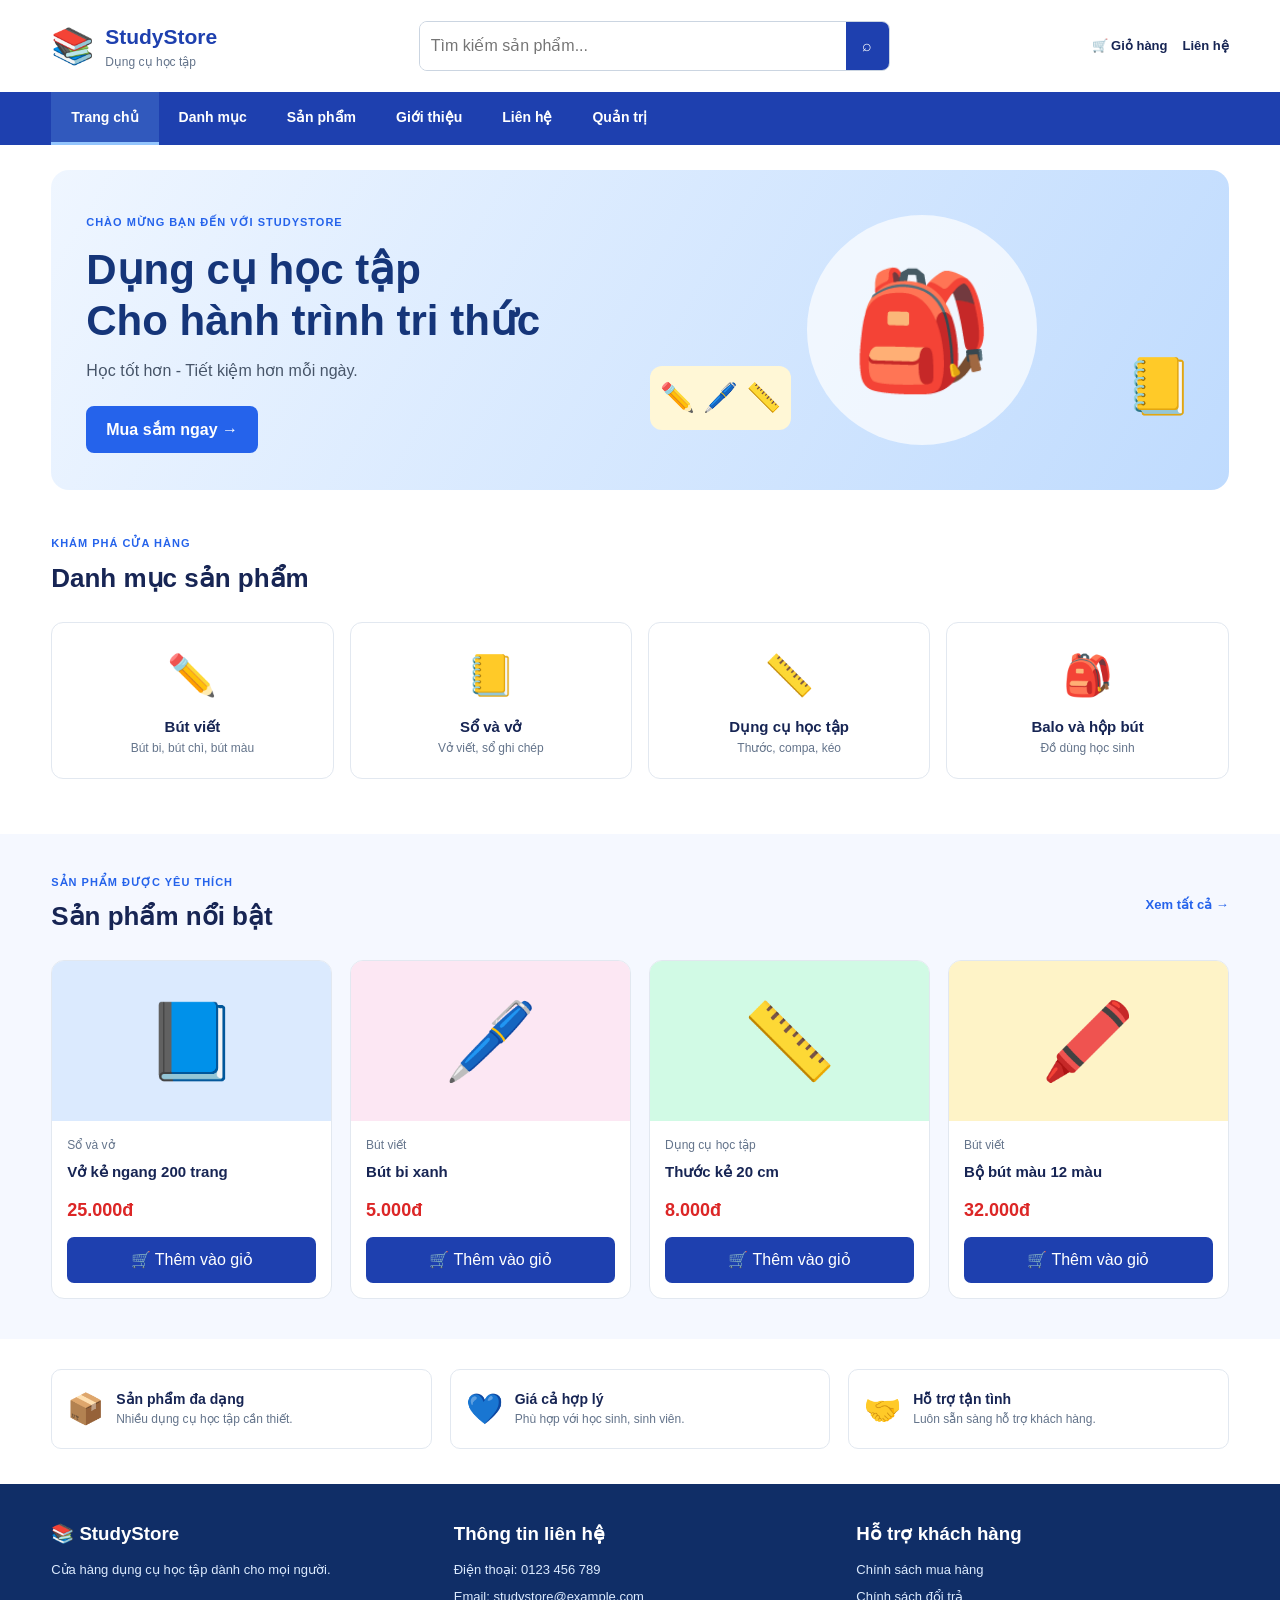
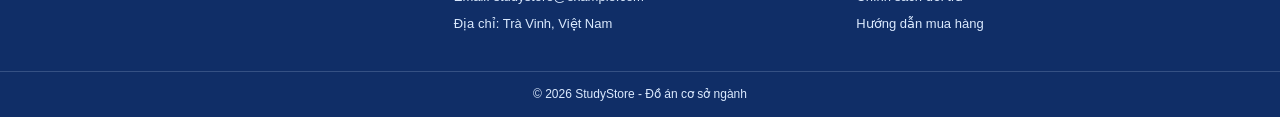
==== index.html @ 433b127a "nop do an ban dung cu hoc tap + gitignore bo file config mat khau" ====
<!DOCTYPE html>
<html lang="vi">
<head>
    <meta charset="UTF-8">
    <meta name="viewport" content="width=device-width, initial-scale=1.0">
    <title>StudyStore - Dụng cụ học tập</title>
    <link rel="stylesheet" href="style.css">
</head>
<body>

    <!-- PHAN DAU TRANG -->
    <header>
        <div class="header container">
            <a href="index.html" class="logo">
                <span class="logo-icon">📚</span>
                <span>
                    <strong>StudyStore</strong>
                    <small>Dụng cụ học tập</small>
                </span>
            </a>

            <form class="search">
                <input type="search" placeholder="Tìm kiếm sản phẩm...">
                <button type="submit">⌕</button>
            </form>

            <div class="header-right">
                <a href="#giohang">🛒 Giỏ hàng</a>
                <a href="#lienhe">Liên hệ</a>
            </div>
        </div>

        <!-- MENU NGANG -->
        <nav class="navbar">
            <div class="container">
                <ul>
                    <li><a class="active" href="index.html">Trang chủ</a></li>
                    <li><a href="#danhmuc">Danh mục</a></li>
                    <li><a href="#sanpham">Sản phẩm</a></li>
                    <li><a href="#gioithieu">Giới thiệu</a></li>
                    <li><a href="#lienhe">Liên hệ</a></li>
                    <li><a href="indexqt.html">Quản trị</a></li>
                </ul>
            </div>
        </nav>
    </header>

    <!-- BANNER -->
    <main>
        <section class="banner container">
            <div class="banner-content">
                <span class="label">CHÀO MỪNG BẠN ĐẾN VỚI STUDYSTORE</span>
                <h1>Dụng cụ học tập<br>Cho hành trình tri thức</h1>
                <p>Học tốt hơn - Tiết kiệm hơn mỗi ngày.</p>
                <a href="#sanpham" class="btn">Mua sắm ngay →</a>
            </div>

            <div class="banner-image">
                <div class="circle"></div>
                <span class="school-icon">🎒</span>
                <span class="pencil-icon">✏️ 🖊️ 📏</span>
                <span class="book-icon">📒</span>
            </div>
        </section>

        <!-- DANH MUC -->
        <section class="container section" id="danhmuc">
            <div class="section-title">
                <div>
                    <p class="label">KHÁM PHÁ CỬA HÀNG</p>
                    <h2>Danh mục sản phẩm</h2>
                </div>
            </div>

            <div class="category-grid">
                <a href="#sanpham" class="category">
                    <span>✏️</span>
                    <h3>Bút viết</h3>
                    <p>Bút bi, bút chì, bút màu</p>
                </a>

                <a href="#sanpham" class="category">
                    <span>📒</span>
                    <h3>Sổ và vở</h3>
                    <p>Vở viết, sổ ghi chép</p>
                </a>

                <a href="#sanpham" class="category">
                    <span>📏</span>
                    <h3>Dụng cụ học tập</h3>
                    <p>Thước, compa, kéo</p>
                </a>

                <a href="#sanpham" class="category">
                    <span>🎒</span>
                    <h3>Balo và hộp bút</h3>
                    <p>Đồ dùng học sinh</p>
                </a>
            </div>
        </section>

        <!-- SAN PHAM -->
        <section class="products-section section" id="sanpham">
            <div class="container">
                <div class="section-title">
                    <div>
                        <p class="label">SẢN PHẨM ĐƯỢC YÊU THÍCH</p>
                        <h2>Sản phẩm nổi bật</h2>
                    </div>
                    <a href="#sanpham" class="view-all">Xem tất cả →</a>
                </div>

                <div class="product-grid">
                    <article class="product-card">
                        <div class="product-image blue-bg">
                            <span>📘</span>
                        </div>
                        <div class="product-info">
                            <p class="product-type">Sổ và vở</p>
                            <h3>Vở kẻ ngang 200 trang</h3>
                            <p class="price">25.000đ</p>
                            <button type="button" class="add-cart">🛒 Thêm vào giỏ</button>
                        </div>
                    </article>

                    <article class="product-card">
                        <div class="product-image pink-bg">
                            <span>🖊️</span>
                        </div>
                        <div class="product-info">
                            <p class="product-type">Bút viết</p>
                            <h3>Bút bi xanh</h3>
                            <p class="price">5.000đ</p>
                            <button type="button" class="add-cart">🛒 Thêm vào giỏ</button>
                        </div>
                    </article>

                    <article class="product-card">
                        <div class="product-image green-bg">
                            <span>📏</span>
                        </div>
                        <div class="product-info">
                            <p class="product-type">Dụng cụ học tập</p>
                            <h3>Thước kẻ 20 cm</h3>
                            <p class="price">8.000đ</p>
                            <button type="button" class="add-cart">🛒 Thêm vào giỏ</button>
                        </div>
                    </article>

                    <article class="product-card">
                        <div class="product-image yellow-bg">
                            <span>🖍️</span>
                        </div>
                        <div class="product-info">
                            <p class="product-type">Bút viết</p>
                            <h3>Bộ bút màu 12 màu</h3>
                            <p class="price">32.000đ</p>
                            <button type="button" class="add-cart">🛒 Thêm vào giỏ</button>
                        </div>
                    </article>
                </div>
            </div>
        </section>

        <!-- GIOI THIEU -->
        <section class="container benefits" id="gioithieu">
            <div>
                <span>📦</span>
                <div>
                    <h3>Sản phẩm đa dạng</h3>
                    <p>Nhiều dụng cụ học tập cần thiết.</p>
                </div>
            </div>

            <div>
                <span>💙</span>
                <div>
                    <h3>Giá cả hợp lý</h3>
                    <p>Phù hợp với học sinh, sinh viên.</p>
                </div>
            </div>

            <div>
                <span>🤝</span>
                <div>
                    <h3>Hỗ trợ tận tình</h3>
                    <p>Luôn sẵn sàng hỗ trợ khách hàng.</p>
                </div>
            </div>
        </section>
    </main>

    <!-- CHAN TRANG -->
    <footer id="lienhe">
        <div class="container footer-grid">
            <div>
                <h3>📚 StudyStore</h3>
                <p>Cửa hàng dụng cụ học tập dành cho mọi người.</p>
            </div>

            <div>
                <h3>Thông tin liên hệ</h3>
                <p>Điện thoại: 0123 456 789</p>
                <p>Email: studystore@example.com</p>
                <p>Địa chỉ: Trà Vinh, Việt Nam</p>
            </div>

            <div>
                <h3>Hỗ trợ khách hàng</h3>
                <p>Chính sách mua hàng</p>
                <p>Chính sách đổi trả</p>
                <p>Hướng dẫn mua hàng</p>
            </div>
        </div>

        <div class="copyright">
            © 2026 StudyStore - Đồ án cơ sở ngành
        </div>
    </footer>

</body>
</html>
---- style.css ----
/* =========================
   1. CAU HINH CHUNG
========================= */
:root {
    --xanh: #1e40af;
    --xanh-dam: #153579;
    --xanh-nhat: #dbeafe;
    --chu: #172554;
    --vien: #e2e8f0;
    --nen: #f5f8ff;
    --trang: #ffffff;
    --xam: #64748b;
}

* {
    box-sizing: border-box;
    margin: 0;
    padding: 0;
}

html {
    scroll-behavior: smooth;
}

body {
    font-family: Arial, sans-serif;
    color: var(--chu);
    line-height: 1.6;
    background: var(--trang);
}

a {
    text-decoration: none;
    color: inherit;
}

button, input, select {
    font: inherit;
}

.container {
    width: 92%;
    max-width: 1200px;
    margin: auto;
}

/* =========================
   2. HEADER
========================= */
.header {
    display: flex;
    align-items: center;
    justify-content: space-between;
    gap: 20px;
    padding-top: 18px;
    padding-bottom: 18px;
}

.logo {
    display: flex;
    align-items: center;
    gap: 10px;
    color: var(--xanh);
}

.logo-icon {
    font-size: 35px;
}

.logo strong {
    display: block;
    font-size: 21px;
}

.logo small {
    display: block;
    color: var(--xam);
    font-size: 12px;
}

.search {
    display: flex;
    width: 40%;
    border: 1px solid #cbd5e1;
    border-radius: 8px;
    overflow: hidden;
}

.search input {
    width: 100%;
    min-width: 0;
    padding: 11px;
    border: none;
    outline: none;
}

.search button {
    width: 48px;
    border: none;
    color: white;
    background: var(--xanh);
    cursor: pointer;
}

.header-right {
    display: flex;
    gap: 15px;
    font-size: 13px;
    font-weight: bold;
}

.header-right a:hover {
    color: #2563eb;
}

/* =========================
   3. MENU NGANG
========================= */
.navbar {
    background: var(--xanh);
}

.navbar ul {
    display: flex;
    align-items: center;
    list-style: none;
    flex-wrap: wrap;
}

.navbar a {
    display: block;
    padding: 14px 20px;
    color: white;
    font-weight: bold;
    font-size: 14px;
    border-bottom: 3px solid transparent;
    transition: 0.3s;
}

.navbar a:hover,
.navbar a.active {
    background: #3159bd;
    border-bottom-color: #93c5fd;
}

/* =========================
   4. BANNER
========================= */
.banner {
    display: grid;
    grid-template-columns: 1fr 1fr;
    align-items: center;
    gap: 20px;
    margin-top: 25px;
    padding: 35px;
    min-height: 320px;
    border-radius: 18px;
    background: linear-gradient(120deg, #eff6ff, #bfdbfe);
    overflow: hidden;
}

.label {
    color: #2563eb;
    font-size: 11px;
    font-weight: bold;
    letter-spacing: 1px;
}

.banner h1 {
    margin: 12px 0;
    color: var(--xanh-dam);
    font-size: clamp(28px, 3.3vw, 42px);
    line-height: 1.2;
}

.banner-content > p {
    margin-bottom: 22px;
    color: #475569;
}

.btn {
    display: inline-block;
    padding: 11px 20px;
    border-radius: 8px;
    color: white;
    background: #2563eb;
    font-weight: bold;
}

.btn:hover {
    background: var(--xanh-dam);
}

.banner-image {
    position: relative;
    min-height: 230px;
    display: flex;
    align-items: center;
    justify-content: center;
}

.circle {
    position: absolute;
    width: 230px;
    height: 230px;
    border-radius: 50%;
    background: rgba(255,255,255,.7);
}

.school-icon {
    position: relative;
    z-index: 1;
    font-size: 115px;
}

.pencil-icon {
    position: absolute;
    left: 0;
    bottom: 15px;
    padding: 10px;
    border-radius: 12px;
    background: #fff7d6;
    font-size: 28px;
}

.book-icon {
    position: absolute;
    right: 0;
    bottom: 15px;
    font-size: 55px;
}

/* =========================
   5. CAC KHU VUC
========================= */
.section {
    padding-top: 45px;
    padding-bottom: 20px;
}

.section-title {
    display: flex;
    justify-content: space-between;
    align-items: center;
    gap: 15px;
    margin-bottom: 22px;
}

.section-title h2 {
    margin-top: 5px;
    font-size: 26px;
}

.view-all {
    color: #2563eb;
    font-weight: bold;
    font-size: 13px;
}

.view-all:hover {
    text-decoration: underline;
}

/* Danh muc */
.category-grid {
    display: grid;
    grid-template-columns: repeat(4, 1fr);
    gap: 16px;
}

.category {
    padding: 20px 12px;
    text-align: center;
    border: 1px solid var(--vien);
    border-radius: 12px;
    background: white;
    transition: .25s;
}

.category:hover {
    transform: translateY(-4px);
    box-shadow: 0 5px 18px #dbeafe;
    border-color: #93c5fd;
}

.category span {
    font-size: 40px;
}

.category h3 {
    margin-top: 8px;
    font-size: 15px;
}

.category p {
    color: var(--xam);
    font-size: 12px;
}

/* =========================
   6. SAN PHAM
========================= */
.products-section {
    margin-top: 35px;
    padding: 40px 0;
    background: var(--nen);
}

.product-grid {
    display: grid;
    grid-template-columns: repeat(4, 1fr);
    gap: 18px;
}

.product-card {
    overflow: hidden;
    border: 1px solid var(--vien);
    border-radius: 13px;
    background: white;
    transition: .25s;
}

.product-card:hover {
    transform: translateY(-4px);
    box-shadow: 0 6px 20px #dbeafe;
}

.product-image {
    min-height: 160px;
    display: flex;
    justify-content: center;
    align-items: center;
}

.product-image span {
    font-size: 75px;
}

.blue-bg {
    background: #dbeafe;
}

.pink-bg {
    background: #fce7f3;
}

.green-bg {
    background: #d1fae5;
}

.yellow-bg {
    background: #fef3c7;
}

.product-info {
    padding: 15px;
}

.product-type {
    color: var(--xam);
    font-size: 12px;
}

.product-info h3 {
    margin: 5px 0;
    font-size: 15px;
}

.price {
    margin: 12px 0;
    color: #dc2626;
    font-size: 18px;
    font-weight: bold;
}

.add-cart {
    width: 100%;
    padding: 10px;
    border: none;
    border-radius: 7px;
    color: white;
    background: var(--xanh);
    cursor: pointer;
}

.add-cart:hover {
    background: #2563eb;
}

/* =========================
   7. LOI ICH VA FOOTER
========================= */
.benefits {
    display: grid;
    grid-template-columns: repeat(3, 1fr);
    gap: 18px;
    padding-top: 30px;
    padding-bottom: 35px;
}

.benefits > div {
    display: flex;
    align-items: center;
    gap: 12px;
    padding: 15px;
    border: 1px solid var(--vien);
    border-radius: 10px;
}

.benefits > div > span {
    font-size: 30px;
}

.benefits h3 {
    font-size: 14px;
}

.benefits p {
    color: var(--xam);
    font-size: 12px;
}

footer {
    color: #dbeafe;
    background: #102e67;
}

.footer-grid {
    display: grid;
    grid-template-columns: repeat(3, 1fr);
    gap: 30px;
    padding-top: 35px;
    padding-bottom: 30px;
}

.footer-grid h3 {
    margin-bottom: 12px;
    color: white;
}

.footer-grid p {
    margin: 6px 0;
    font-size: 13px;
}

.copyright {
    padding: 13px;
    border-top: 1px solid #355184;
    text-align: center;
    font-size: 12px;
}

/* ==================================================
   8. GIAO DIEN QUAN TRI
================================================== */
.admin-body {
    min-height: 100vh;
    background: #f4f7fc;
}

.admin-layout {
    display: grid;
    grid-template-columns: 235px minmax(0, 1fr);
    min-height: 100vh;
}

/* Menu trai */
.sidebar {
    display: flex;
    flex-direction: column;
    padding: 22px 14px;
    color: white;
    background: linear-gradient(180deg, #173b82, #102e67);
}

.admin-logo {
    display: block;
    padding: 10px;
    color: white;
    font-size: 21px;
    font-weight: bold;
}

.admin-logo small {
    display: block;
    color: #bfdbfe;
    font-size: 12px;
    font-weight: normal;
}

.menu-title {
    margin: 25px 10px 10px;
    color: #93b4eb;
    font-size: 11px;
    font-weight: bold;
}

.sidebar-menu {
    display: grid;
    gap: 7px;
}

.sidebar-menu a {
    padding: 12px 10px;
    border-radius: 8px;
    color: #dbeafe;
    font-size: 13px;
}

.sidebar-menu a:hover,
.sidebar-menu a.selected {
    color: white;
    background: #3159bd;
}

.sidebar-bottom {
    margin-top: auto;
    padding: 15px 10px 0;
    color: #dbeafe;
    font-size: 12px;
}

.sidebar-bottom small {
    color: #93b4eb;
}

/* Header quan tri */
.admin-main {
    min-width: 0;
}

.admin-header {
    min-height: 72px;
    display: flex;
    align-items: center;
    justify-content: space-between;
    gap: 15px;
    padding: 15px 25px;
    border-bottom: 1px solid var(--vien);
    background: white;
}

.admin-header strong {
    font-size: 13px;
}

.muted {
    color: var(--xam);
}

.admin-profile {
    display: flex;
    align-items: center;
    gap: 10px;
}

.avatar {
    width: 38px;
    height: 38px;
    display: grid;
    place-items: center;
    border-radius: 50%;
    color: white;
    background: #2563eb;
    font-weight: bold;
}

.admin-profile small {
    display: block;
    color: var(--xam);
    font-size: 11px;
}

/* Noi dung dashboard */
.dashboard-content {
    padding: 28px;
}

.dashboard-title {
    display: flex;
    align-items: center;
    justify-content: space-between;
    gap: 15px;
    margin-bottom: 23px;
}

.dashboard-title h1 {
    font-size: 25px;
}

.dashboard-title p {
    margin-top: 5px;
    color: var(--xam);
    font-size: 13px;
}

.date {
    padding: 8px 12px;
    border: 1px solid var(--vien);
    border-radius: 7px;
    background: white;
    font-size: 11px;
}

/* Cac the thong ke */
.stats-grid {
    display: grid;
    grid-template-columns: repeat(4, minmax(0, 1fr));
    gap: 15px;
    margin-bottom: 22px;
}

.stat-card {
    min-width: 0;
    padding: 17px;
    border: 1px solid var(--vien);
    border-radius: 12px;
    background: white;
    box-shadow: 0 3px 10px #e8eef9;
}

.stat-heading {
    display: flex;
    justify-content: space-between;
    align-items: center;
    gap: 5px;
    color: var(--xam);
    font-size: 12px;
}

.stat-icon {
    width: 36px;
    height: 36px;
    display: grid;
    place-items: center;
    border-radius: 10px;
    font-size: 20px;
}

.icon-blue {
    color: #2563eb;
    background: #dbeafe;
}

.icon-green {
    color: #059669;
    background: #d1fae5;
}

.icon-yellow {
    color: #d97706;
    background: #fef3c7;
}

.icon-purple {
    color: #7c3aed;
    background: #ede9fe;
}

.stat-card h2 {
    margin: 12px 0 4px;
    font-size: clamp(18px, 2vw, 25px);
    overflow-wrap: anywhere;
}

.stat-card p {
    color: #94a3b8;
    font-size: 11px;
}

/* Bieu do va bang */
.admin-panels {
    display: grid;
    grid-template-columns: 1.1fr 1fr;
    gap: 18px;
    margin-bottom: 22px;
}

.panel {
    min-width: 0;
    padding: 19px;
    border: 1px solid var(--vien);
    border-radius: 12px;
    background: white;
    box-shadow: 0 3px 10px #e8eef9;
}

.panel-heading {
    display: flex;
    justify-content: space-between;
    align-items: center;
    gap: 10px;
    margin-bottom: 18px;
}

.panel-heading h2 {
    font-size: 15px;
}

.panel-heading p {
    margin-top: 4px;
    color: var(--xam);
    font-size: 11px;
}

.panel-heading select {
    padding: 6px;
    border: 1px solid var(--vien);
    border-radius: 6px;
    background: white;
}

/* Bieu do SVG */
.chart {
    display: grid;
    grid-template-columns: 55px minmax(0, 1fr);
    gap: 8px;
}

.chart-labels {
    display: flex;
    flex-direction: column;
    justify-content: space-between;
    padding-bottom: 25px;
    color: #94a3b8;
    font-size: 10px;
    text-align: right;
}

.chart-content {
    position: relative;
    min-width: 0;
}

.chart-content svg {
    position: relative;
    z-index: 1;
    width: 100%;
    height: 180px;
}

.chart-lines {
    position: absolute;
    inset: 5px 0 28px;
    display: flex;
    flex-direction: column;
    justify-content: space-between;
}

.chart-lines span {
    border-top: 1px dashed var(--vien);
}

.chart-months {
    display: flex;
    justify-content: space-between;
    color: var(--xam);
    font-size: 10px;
}

/* Bang du lieu */
.table-scroll {
    width: 100%;
    overflow-x: auto;
}

table {
    width: 100%;
    border-collapse: collapse;
    text-align: left;
    white-space: nowrap;
}

th {
    padding: 12px 9px;
    color: var(--xam);
    background: #f8fafc;
    font-size: 10px;
}

td {
    padding: 13px 9px;
    border-bottom: 1px solid #edf2f7;
    font-size: 11px;
}

tbody tr:hover {
    background: #f8fbff;
}

.status {
    display: inline-block;
    padding: 4px 8px;
    border-radius: 20px;
    font-size: 10px;
    font-weight: bold;
}

.pending {
    color: #b45309;
    background: #fef3c7;
}

.completed {
    color: #047857;
    background: #d1fae5;
}

.cancelled {
    color: #b91c1c;
    background: #fee2e2;
}

.admin-button {
    padding: 9px 12px;
    border: none;
    border-radius: 7px;
    color: white;
    background: var(--xanh);
    font-size: 12px;
    cursor: pointer;
}

.admin-button:hover {
    background: #2563eb;
}

.admin-note {
    margin-top: 18px;
    color: var(--xam);
    text-align: center;
    font-size: 11px;
}

/* =========================
   9. RESPONSIVE
   Cho dien thoai va tablet
========================= */
@media (max-width: 1000px) {
    .category-grid,
    .product-grid {
        grid-template-columns: repeat(2, 1fr);
    }

    .stats-grid {
        grid-template-columns: repeat(2, 1fr);
    }

    .admin-panels {
        grid-template-columns: 1fr;
    }
}

@media (max-width: 650px) {
    .header {
        flex-wrap: wrap;
    }

    .search {
        order: 3;
        width: 100%;
    }

    .header-right {
        font-size: 11px;
    }

    .navbar .container {
        width: 100%;
    }

    .navbar ul {
        overflow-x: auto;
        flex-wrap: nowrap;
    }

    .navbar a {
        padding: 12px;
        white-space: nowrap;
        font-size: 12px;
    }

    .banner {
        grid-template-columns: 1fr;
        padding: 25px;
    }

    .banner h1 {
        font-size: 29px;
    }

    .banner-image {
        min-height: 180px;
    }

    .school-icon {
        font-size: 90px;
    }

    .circle {
        width: 175px;
        height: 175px;
    }

    .category-grid,
    .product-grid {
        gap: 10px;
    }

    .category {
        padding: 12px 5px;
    }

    .category h3 {
        font-size: 12px;
    }

    .category p {
        font-size: 10px;
    }

    .product-image {
        min-height: 120px;
    }

    .product-image span {
        font-size: 58px;
    }

    .product-info {
        padding: 10px;
    }

    .product-info h3 {
        font-size: 13px;
    }

    .add-cart {
        font-size: 11px;
    }

    .benefits,
    .footer-grid {
        grid-template-columns: 1fr;
    }

    .admin-layout {
        grid-template-columns: 1fr;
    }

    .sidebar {
        padding: 12px;
    }

    .menu-title,
    .sidebar-bottom {
        display: none;
    }

    .sidebar-menu {
        display: flex;
        overflow-x: auto;
    }

    .sidebar-menu a {
        flex-shrink: 0;
        font-size: 11px;
    }

    .admin-header {
        padding: 13px;
    }

    .dashboard-content {
        padding: 16px 12px;
    }

    .dashboard-title {
        align-items: flex-start;
        flex-direction: column;
    }

    .dashboard-title h1 {
        font-size: 21px;
    }

    .stats-grid {
        gap: 9px;
    }

    .stat-card {
        padding: 12px;
    }

    .stat-card h2 {
        font-size: 18px;
    }

    .panel {
        padding: 12px;
    }

    .chart-content svg {
        height: 140px;
    }
}
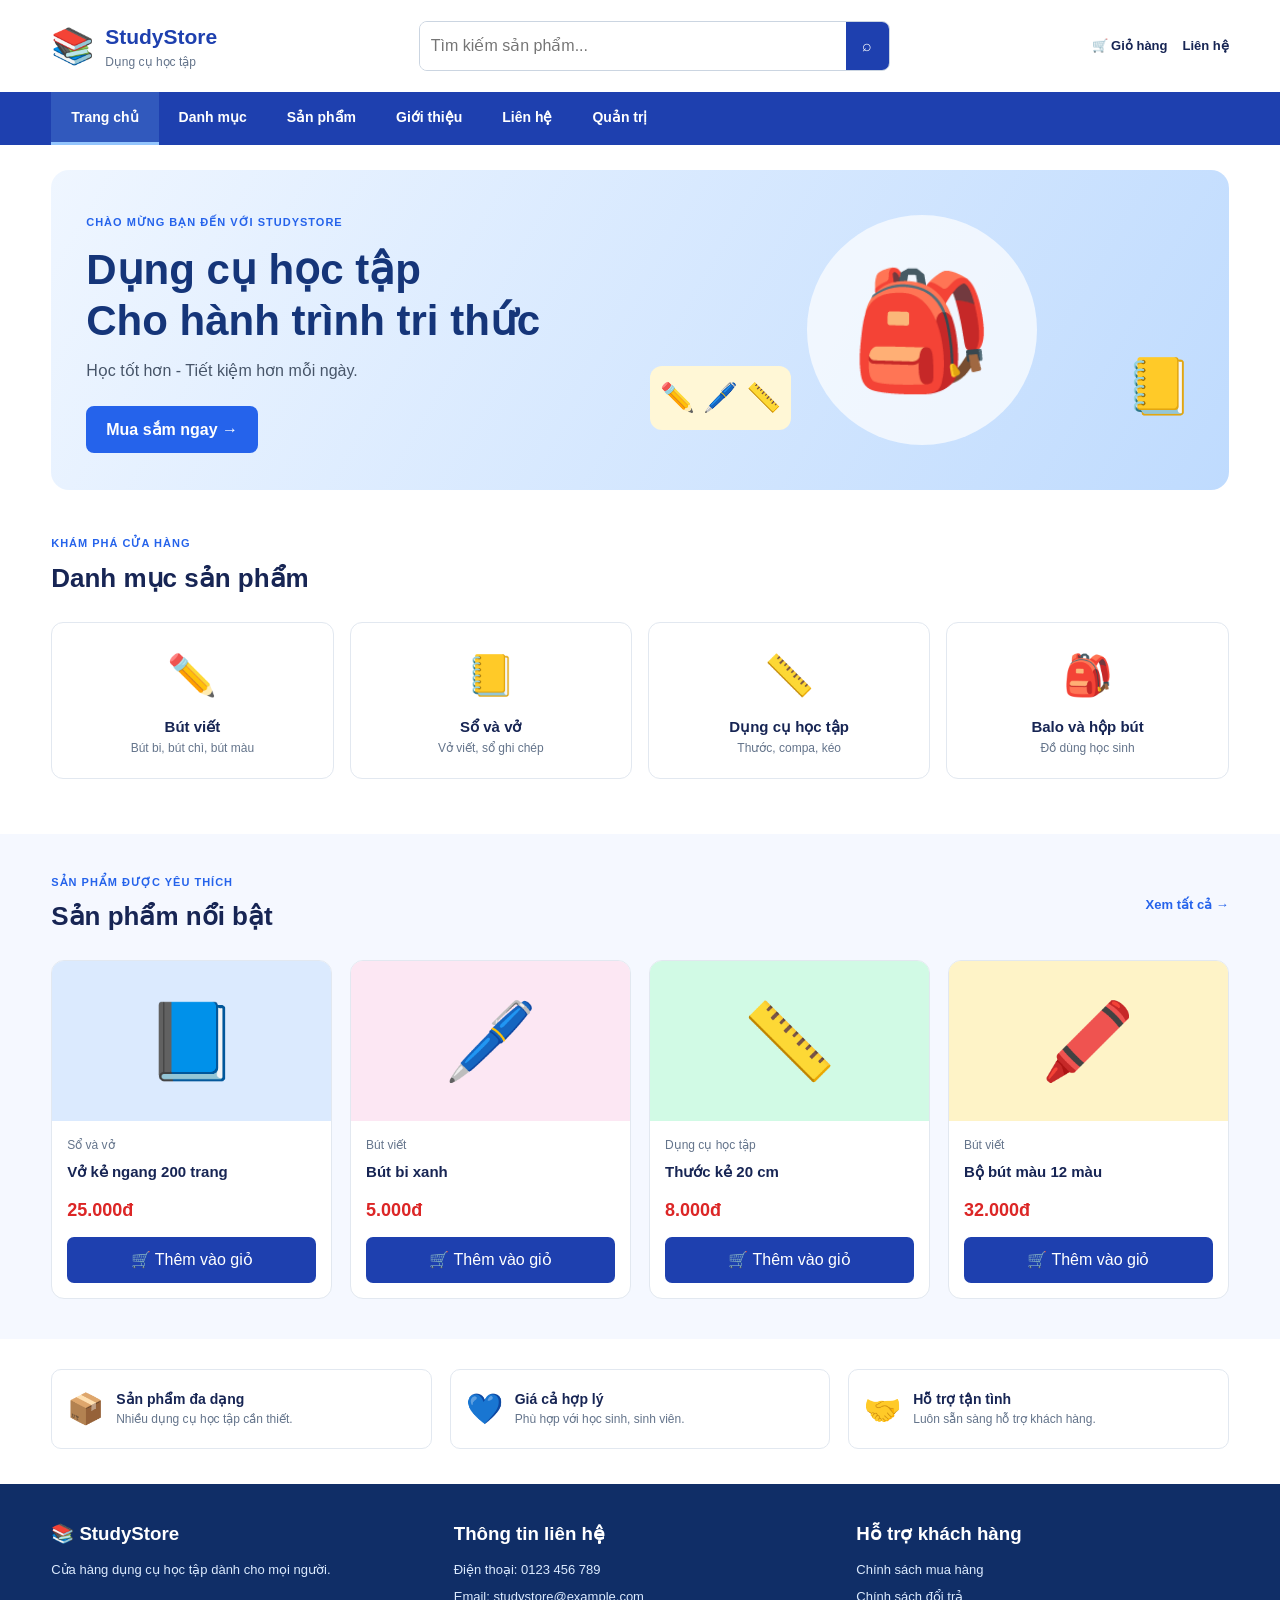
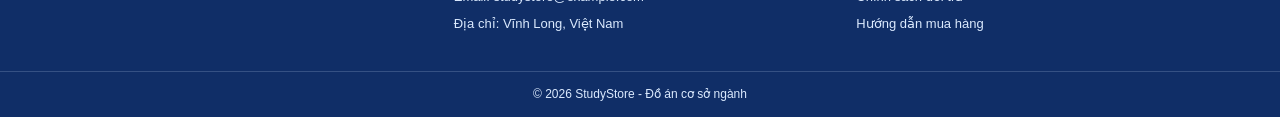
==== commit f8814e4a: "chỉnh sửa giao điện toàn trang" ====
--- a/index.html
+++ b/index.html
@@ -5,7 +5,7 @@
     <meta charset="UTF-8">
     <meta name="viewport" content="width=device-width, initial-scale=1.0">
     <title>StudyStore - Dụng cụ học tập</title>
-    <link rel="stylesheet" href="style.css">
+    <link rel="stylesheet" href="giaodiencuahang.css">
 </head>
 <body>
 
@@ -203,7 +203,7 @@
                 <h3>Thông tin liên hệ</h3>
                 <p>Điện thoại: 0123 456 789</p>
                 <p>Email: studystore@example.com</p>
-                <p>Địa chỉ: Trà Vinh, Việt Nam</p>
+                <p>Địa chỉ: Vĩnh Long, Việt Nam</p>
             </div>
 
             <div>
--- a/giaodiencuahang.css
+++ b/giaodiencuahang.css
@@ -0,0 +1,1008 @@
+
+/* =========================
+   1. CAU HINH CHUNG
+========================= */
+:root {
+    --xanh: #1e40af;
+    --xanh-dam: #153579;
+    --xanh-nhat: #dbeafe;
+    --chu: #172554;
+    --vien: #e2e8f0;
+    --nen: #f5f8ff;
+    --trang: #ffffff;
+    --xam: #64748b;
+}
+
+/* Giao diện cửa hàng phiên bản HTML */
+* {
+    box-sizing: border-box;
+    margin: 0;
+    padding: 0;
+}
+
+html {
+    scroll-behavior: smooth;
+}
+
+body {
+    font-family: Arial, sans-serif;
+    color: var(--chu);
+    line-height: 1.6;
+    background: var(--trang);
+}
+
+a {
+    text-decoration: none;
+    color: inherit;
+}
+
+button, input, select {
+    font: inherit;
+}
+
+.container {
+    width: 92%;
+    max-width: 1200px;
+    margin: auto;
+}
+
+/* =========================
+   2. HEADER
+========================= */
+.header {
+    display: flex;
+    align-items: center;
+    justify-content: space-between;
+    gap: 20px;
+    padding-top: 18px;
+    padding-bottom: 18px;
+}
+
+.logo {
+    display: flex;
+    align-items: center;
+    gap: 10px;
+    color: var(--xanh);
+}
+
+.logo-icon {
+    font-size: 35px;
+}
+
+.logo strong {
+    display: block;
+    font-size: 21px;
+}
+
+.logo small {
+    display: block;
+    color: var(--xam);
+    font-size: 12px;
+}
+
+.search {
+    display: flex;
+    width: 40%;
+    border: 1px solid #cbd5e1;
+    border-radius: 8px;
+    overflow: hidden;
+}
+
+.search input {
+    width: 100%;
+    min-width: 0;
+    padding: 11px;
+    border: none;
+    outline: none;
+}
+
+.search button {
+    width: 48px;
+    border: none;
+    color: white;
+    background: var(--xanh);
+    cursor: pointer;
+}
+
+.header-right {
+    display: flex;
+    gap: 15px;
+    font-size: 13px;
+    font-weight: bold;
+}
+
+.header-right a:hover {
+    color: #2563eb;
+}
+
+/* =========================
+   3. MENU NGANG
+========================= */
+.navbar {
+    background: var(--xanh);
+}
+
+.navbar ul {
+    display: flex;
+    align-items: center;
+    list-style: none;
+    flex-wrap: wrap;
+}
+
+.navbar a {
+    display: block;
+    padding: 14px 20px;
+    color: white;
+    font-weight: bold;
+    font-size: 14px;
+    border-bottom: 3px solid transparent;
+    transition: 0.3s;
+}
+
+.navbar a:hover,
+.navbar a.active {
+    background: #3159bd;
+    border-bottom-color: #93c5fd;
+}
+
+/* =========================
+   4. BANNER
+========================= */
+.banner {
+    display: grid;
+    grid-template-columns: 1fr 1fr;
+    align-items: center;
+    gap: 20px;
+    margin-top: 25px;
+    padding: 35px;
+    min-height: 320px;
+    border-radius: 18px;
+    background: linear-gradient(120deg, #eff6ff, #bfdbfe);
+    overflow: hidden;
+}
+
+.label {
+    color: #2563eb;
+    font-size: 11px;
+    font-weight: bold;
+    letter-spacing: 1px;
+}
+
+.banner h1 {
+    margin: 12px 0;
+    color: var(--xanh-dam);
+    font-size: clamp(28px, 3.3vw, 42px);
+    line-height: 1.2;
+}
+
+.banner-content > p {
+    margin-bottom: 22px;
+    color: #475569;
+}
+
+.btn {
+    display: inline-block;
+    padding: 11px 20px;
+    border-radius: 8px;
+    color: white;
+    background: #2563eb;
+    font-weight: bold;
+}
+
+.btn:hover {
+    background: var(--xanh-dam);
+}
+
+.banner-image {
+    position: relative;
+    min-height: 230px;
+    display: flex;
+    align-items: center;
+    justify-content: center;
+}
+
+.circle {
+    position: absolute;
+    width: 230px;
+    height: 230px;
+    border-radius: 50%;
+    background: rgba(255,255,255,.7);
+}
+
+.school-icon {
+    position: relative;
+    z-index: 1;
+    font-size: 115px;
+}
+
+.pencil-icon {
+    position: absolute;
+    left: 0;
+    bottom: 15px;
+    padding: 10px;
+    border-radius: 12px;
+    background: #fff7d6;
+    font-size: 28px;
+}
+
+.book-icon {
+    position: absolute;
+    right: 0;
+    bottom: 15px;
+    font-size: 55px;
+}
+
+/* =========================
+   5. CAC KHU VUC
+========================= */
+.section {
+    padding-top: 45px;
+    padding-bottom: 20px;
+}
+
+.section-title {
+    display: flex;
+    justify-content: space-between;
+    align-items: center;
+    gap: 15px;
+    margin-bottom: 22px;
+}
+
+.section-title h2 {
+    margin-top: 5px;
+    font-size: 26px;
+}
+
+.view-all {
+    color: #2563eb;
+    font-weight: bold;
+    font-size: 13px;
+}
+
+.view-all:hover {
+    text-decoration: underline;
+}
+
+/* Danh muc */
+.category-grid {
+    display: grid;
+    grid-template-columns: repeat(4, 1fr);
+    gap: 16px;
+}
+
+.category {
+    padding: 20px 12px;
+    text-align: center;
+    border: 1px solid var(--vien);
+    border-radius: 12px;
+    background: white;
+    transition: .25s;
+}
+
+.category:hover {
+    transform: translateY(-4px);
+    box-shadow: 0 5px 18px #dbeafe;
+    border-color: #93c5fd;
+}
+
+.category span {
+    font-size: 40px;
+}
+
+.category h3 {
+    margin-top: 8px;
+    font-size: 15px;
+}
+
+.category p {
+    color: var(--xam);
+    font-size: 12px;
+}
+
+/* =========================
+   6. SAN PHAM
+========================= */
+.products-section {
+    margin-top: 35px;
+    padding: 40px 0;
+    background: var(--nen);
+}
+
+.product-grid {
+    display: grid;
+    grid-template-columns: repeat(4, 1fr);
+    gap: 18px;
+}
+
+.product-card {
+    overflow: hidden;
+    border: 1px solid var(--vien);
+    border-radius: 13px;
+    background: white;
+    transition: .25s;
+}
+
+.product-card:hover {
+    transform: translateY(-4px);
+    box-shadow: 0 6px 20px #dbeafe;
+}
+
+.product-image {
+    min-height: 160px;
+    display: flex;
+    justify-content: center;
+    align-items: center;
+}
+
+.product-image span {
+    font-size: 75px;
+}
+
+.blue-bg {
+    background: #dbeafe;
+}
+
+.pink-bg {
+    background: #fce7f3;
+}
+
+.green-bg {
+    background: #d1fae5;
+}
+
+.yellow-bg {
+    background: #fef3c7;
+}
+
+.product-info {
+    padding: 15px;
+}
+
+.product-type {
+    color: var(--xam);
+    font-size: 12px;
+}
+
+.product-info h3 {
+    margin: 5px 0;
+    font-size: 15px;
+}
+
+.price {
+    margin: 12px 0;
+    color: #dc2626;
+    font-size: 18px;
+    font-weight: bold;
+}
+
+.add-cart {
+    width: 100%;
+    padding: 10px;
+    border: none;
+    border-radius: 7px;
+    color: white;
+    background: var(--xanh);
+    cursor: pointer;
+}
+
+.add-cart:hover {
+    background: #2563eb;
+}
+
+/* =========================
+   7. LOI ICH VA FOOTER
+========================= */
+.benefits {
+    display: grid;
+    grid-template-columns: repeat(3, 1fr);
+    gap: 18px;
+    padding-top: 30px;
+    padding-bottom: 35px;
+}
+
+.benefits > div {
+    display: flex;
+    align-items: center;
+    gap: 12px;
+    padding: 15px;
+    border: 1px solid var(--vien);
+    border-radius: 10px;
+}
+
+.benefits > div > span {
+    font-size: 30px;
+}
+
+.benefits h3 {
+    font-size: 14px;
+}
+
+.benefits p {
+    color: var(--xam);
+    font-size: 12px;
+}
+
+footer {
+    color: #dbeafe;
+    background: #102e67;
+}
+
+.footer-grid {
+    display: grid;
+    grid-template-columns: repeat(3, 1fr);
+    gap: 30px;
+    padding-top: 35px;
+    padding-bottom: 30px;
+}
+
+.footer-grid h3 {
+    margin-bottom: 12px;
+    color: white;
+}
+
+.footer-grid p {
+    margin: 6px 0;
+    font-size: 13px;
+}
+
+.copyright {
+    padding: 13px;
+    border-top: 1px solid #355184;
+    text-align: center;
+    font-size: 12px;
+}
+
+/* ==================================================
+   8. GIAO DIEN QUAN TRI
+================================================== */
+.admin-body {
+    min-height: 100vh;
+    background: #f4f7fc;
+}
+
+.admin-layout {
+    display: grid;
+    grid-template-columns: 235px minmax(0, 1fr);
+    min-height: 100vh;
+}
+
+/* Menu trai */
+.sidebar {
+    display: flex;
+    flex-direction: column;
+    padding: 22px 14px;
+    color: white;
+    background: linear-gradient(180deg, #173b82, #102e67);
+}
+
+.admin-logo {
+    display: block;
+    padding: 10px;
+    color: white;
+    font-size: 21px;
+    font-weight: bold;
+}
+
+.admin-logo small {
+    display: block;
+    color: #bfdbfe;
+    font-size: 12px;
+    font-weight: normal;
+}
+
+.menu-title {
+    margin: 25px 10px 10px;
+    color: #93b4eb;
+    font-size: 11px;
+    font-weight: bold;
+}
+
+.sidebar-menu {
+    display: grid;
+    gap: 7px;
+}
+
+.sidebar-menu a {
+    padding: 12px 10px;
+    border-radius: 8px;
+    color: #dbeafe;
+    font-size: 13px;
+}
+
+.sidebar-menu a:hover,
+.sidebar-menu a.selected {
+    color: white;
+    background: #3159bd;
+}
+
+.sidebar-bottom {
+    margin-top: auto;
+    padding: 15px 10px 0;
+    color: #dbeafe;
+    font-size: 12px;
+}
+
+.sidebar-bottom small {
+    color: #93b4eb;
+}
+
+/* Header quan tri */
+.admin-main {
+    min-width: 0;
+}
+
+.admin-header {
+    min-height: 72px;
+    display: flex;
+    align-items: center;
+    justify-content: space-between;
+    gap: 15px;
+    padding: 15px 25px;
+    border-bottom: 1px solid var(--vien);
+    background: white;
+}
+
+.admin-header strong {
+    font-size: 13px;
+}
+
+.muted {
+    color: var(--xam);
+}
+
+.admin-profile {
+    display: flex;
+    align-items: center;
+    gap: 10px;
+}
+
+.avatar {
+    width: 38px;
+    height: 38px;
+    display: grid;
+    place-items: center;
+    border-radius: 50%;
+    color: white;
+    background: #2563eb;
+    font-weight: bold;
+}
+
+.admin-profile small {
+    display: block;
+    color: var(--xam);
+    font-size: 11px;
+}
+
+/* Noi dung dashboard */
+.dashboard-content {
+    padding: 28px;
+}
+
+.dashboard-title {
+    display: flex;
+    align-items: center;
+    justify-content: space-between;
+    gap: 15px;
+    margin-bottom: 23px;
+}
+
+.dashboard-title h1 {
+    font-size: 25px;
+}
+
+.dashboard-title p {
+    margin-top: 5px;
+    color: var(--xam);
+    font-size: 13px;
+}
+
+.date {
+    padding: 8px 12px;
+    border: 1px solid var(--vien);
+    border-radius: 7px;
+    background: white;
+    font-size: 11px;
+}
+
+/* Cac the thong ke */
+.stats-grid {
+    display: grid;
+    grid-template-columns: repeat(4, minmax(0, 1fr));
+    gap: 15px;
+    margin-bottom: 22px;
+}
+
+.stat-card {
+    min-width: 0;
+    padding: 17px;
+    border: 1px solid var(--vien);
+    border-radius: 12px;
+    background: white;
+    box-shadow: 0 3px 10px #e8eef9;
+}
+
+.stat-heading {
+    display: flex;
+    justify-content: space-between;
+    align-items: center;
+    gap: 5px;
+    color: var(--xam);
+    font-size: 12px;
+}
+
+.stat-icon {
+    width: 36px;
+    height: 36px;
+    display: grid;
+    place-items: center;
+    border-radius: 10px;
+    font-size: 20px;
+}
+
+.icon-blue {
+    color: #2563eb;
+    background: #dbeafe;
+}
+
+.icon-green {
+    color: #059669;
+    background: #d1fae5;
+}
+
+.icon-yellow {
+    color: #d97706;
+    background: #fef3c7;
+}
+
+.icon-purple {
+    color: #7c3aed;
+    background: #ede9fe;
+}
+
+.stat-card h2 {
+    margin: 12px 0 4px;
+    font-size: clamp(18px, 2vw, 25px);
+    overflow-wrap: anywhere;
+}
+
+.stat-card p {
+    color: #94a3b8;
+    font-size: 11px;
+}
+
+/* Bieu do va bang */
+.admin-panels {
+    display: grid;
+    grid-template-columns: 1.1fr 1fr;
+    gap: 18px;
+    margin-bottom: 22px;
+}
+
+.panel {
+    min-width: 0;
+    padding: 19px;
+    border: 1px solid var(--vien);
+    border-radius: 12px;
+    background: white;
+    box-shadow: 0 3px 10px #e8eef9;
+}
+
+.panel-heading {
+    display: flex;
+    justify-content: space-between;
+    align-items: center;
+    gap: 10px;
+    margin-bottom: 18px;
+}
+
+.panel-heading h2 {
+    font-size: 15px;
+}
+
+.panel-heading p {
+    margin-top: 4px;
+    color: var(--xam);
+    font-size: 11px;
+}
+
+.panel-heading select {
+    padding: 6px;
+    border: 1px solid var(--vien);
+    border-radius: 6px;
+    background: white;
+}
+
+/* Bieu do SVG */
+.chart {
+    display: grid;
+    grid-template-columns: 55px minmax(0, 1fr);
+    gap: 8px;
+}
+
+.chart-labels {
+    display: flex;
+    flex-direction: column;
+    justify-content: space-between;
+    padding-bottom: 25px;
+    color: #94a3b8;
+    font-size: 10px;
+    text-align: right;
+}
+
+.chart-content {
+    position: relative;
+    min-width: 0;
+}
+
+.chart-content svg {
+    position: relative;
+    z-index: 1;
+    width: 100%;
+    height: 180px;
+}
+
+.chart-lines {
+    position: absolute;
+    inset: 5px 0 28px;
+    display: flex;
+    flex-direction: column;
+    justify-content: space-between;
+}
+
+.chart-lines span {
+    border-top: 1px dashed var(--vien);
+}
+
+.chart-months {
+    display: flex;
+    justify-content: space-between;
+    color: var(--xam);
+    font-size: 10px;
+}
+
+/* Bang du lieu */
+.table-scroll {
+    width: 100%;
+    overflow-x: auto;
+}
+
+table {
+    width: 100%;
+    border-collapse: collapse;
+    text-align: left;
+    white-space: nowrap;
+}
+
+th {
+    padding: 12px 9px;
+    color: var(--xam);
+    background: #f8fafc;
+    font-size: 10px;
+}
+
+td {
+    padding: 13px 9px;
+    border-bottom: 1px solid #edf2f7;
+    font-size: 11px;
+}
+
+tbody tr:hover {
+    background: #f8fbff;
+}
+
+.status {
+    display: inline-block;
+    padding: 4px 8px;
+    border-radius: 20px;
+    font-size: 10px;
+    font-weight: bold;
+}
+
+.pending {
+    color: #b45309;
+    background: #fef3c7;
+}
+
+.completed {
+    color: #047857;
+    background: #d1fae5;
+}
+
+.cancelled {
+    color: #b91c1c;
+    background: #fee2e2;
+}
+
+.admin-button {
+    padding: 9px 12px;
+    border: none;
+    border-radius: 7px;
+    color: white;
+    background: var(--xanh);
+    font-size: 12px;
+    cursor: pointer;
+}
+
+.admin-button:hover {
+    background: #2563eb;
+}
+
+.admin-note {
+    margin-top: 18px;
+    color: var(--xam);
+    text-align: center;
+    font-size: 11px;
+}
+
+/* =========================
+   9. RESPONSIVE
+   Cho dien thoai va tablet
+========================= */
+@media (max-width: 1000px) {
+    .category-grid,
+    .product-grid {
+        grid-template-columns: repeat(2, 1fr);
+    }
+
+    .stats-grid {
+        grid-template-columns: repeat(2, 1fr);
+    }
+
+    .admin-panels {
+        grid-template-columns: 1fr;
+    }
+}
+
+@media (max-width: 650px) {
+    .header {
+        flex-wrap: wrap;
+    }
+
+    .search {
+        order: 3;
+        width: 100%;
+    }
+
+    .header-right {
+        font-size: 11px;
+    }
+
+    .navbar .container {
+        width: 100%;
+    }
+
+    .navbar ul {
+        overflow-x: auto;
+        flex-wrap: nowrap;
+    }
+
+    .navbar a {
+        padding: 12px;
+        white-space: nowrap;
+        font-size: 12px;
+    }
+
+    .banner {
+        grid-template-columns: 1fr;
+        padding: 25px;
+    }
+
+    .banner h1 {
+        font-size: 29px;
+    }
+
+    .banner-image {
+        min-height: 180px;
+    }
+
+    .school-icon {
+        font-size: 90px;
+    }
+
+    .circle {
+        width: 175px;
+        height: 175px;
+    }
+
+    .category-grid,
+    .product-grid {
+        gap: 10px;
+    }
+
+    .category {
+        padding: 12px 5px;
+    }
+
+    .category h3 {
+        font-size: 12px;
+    }
+
+    .category p {
+        font-size: 10px;
+    }
+
+    .product-image {
+        min-height: 120px;
+    }
+
+    .product-image span {
+        font-size: 58px;
+    }
+
+    .product-info {
+        padding: 10px;
+    }
+
+    .product-info h3 {
+        font-size: 13px;
+    }
+
+    .add-cart {
+        font-size: 11px;
+    }
+
+    .benefits,
+    .footer-grid {
+        grid-template-columns: 1fr;
+    }
+
+    .admin-layout {
+        grid-template-columns: 1fr;
+    }
+
+    .sidebar {
+        padding: 12px;
+    }
+
+    .menu-title,
+    .sidebar-bottom {
+        display: none;
+    }
+
+    .sidebar-menu {
+        display: flex;
+        overflow-x: auto;
+    }
+
+    .sidebar-menu a {
+        flex-shrink: 0;
+        font-size: 11px;
+    }
+
+    .admin-header {
+        padding: 13px;
+    }
+
+    .dashboard-content {
+        padding: 16px 12px;
+    }
+
+    .dashboard-title {
+        align-items: flex-start;
+        flex-direction: column;
+    }
+
+    .dashboard-title h1 {
+        font-size: 21px;
+    }
+
+    .stats-grid {
+        gap: 9px;
+    }
+
+    .stat-card {
+        padding: 12px;
+    }
+
+    .stat-card h2 {
+        font-size: 18px;
+    }
+
+    .panel {
+        padding: 12px;
+    }
+
+    .chart-content svg {
+        height: 140px;
+    }
+}
